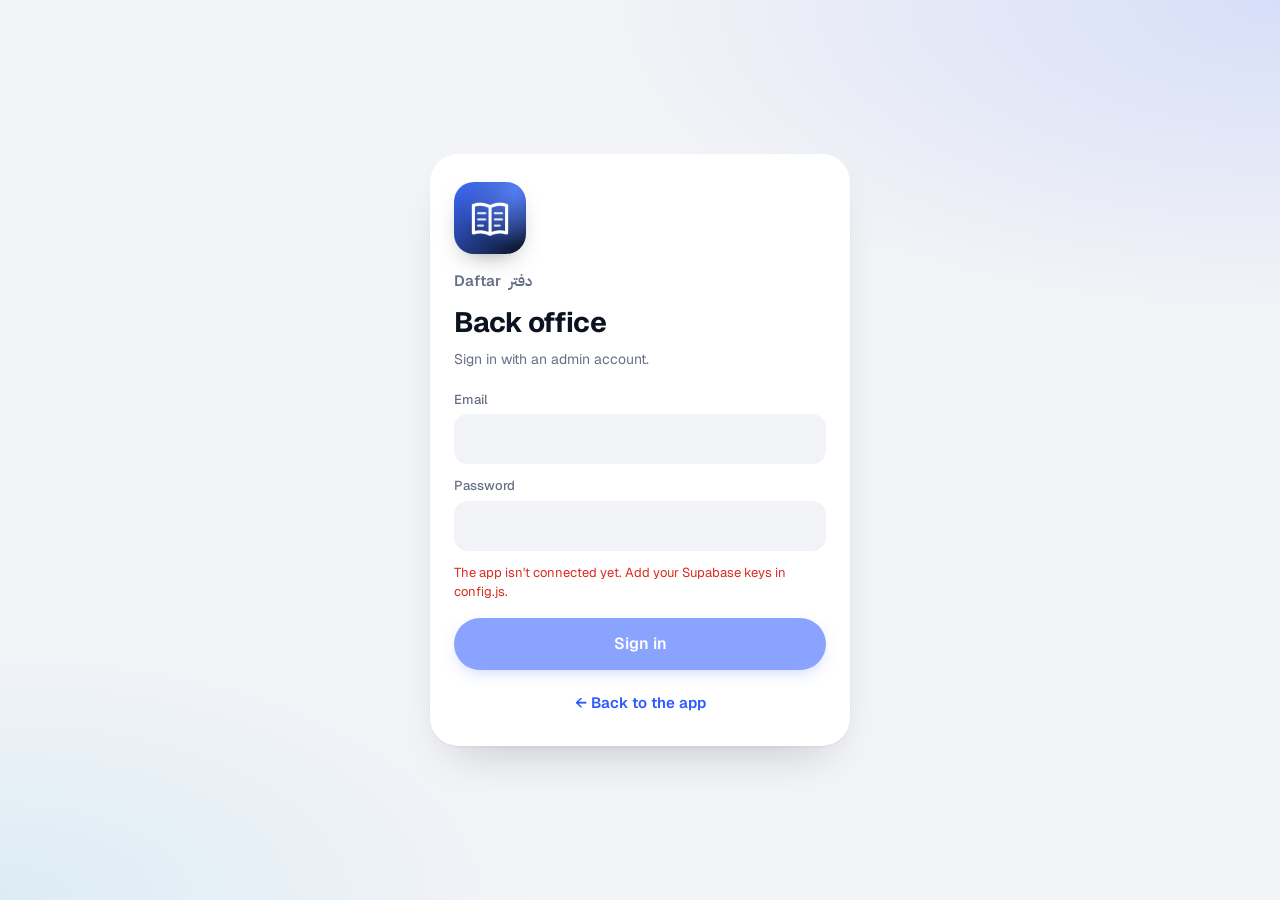
==== admin.html @ 895ecaa5 "Daftar: installable app with logins and admin back office Standalone version of the Daftar ledger: S" ====
<!doctype html>
<html lang="en" dir="ltr">
<head>
<meta charset="utf-8">
<meta name="viewport" content="width=device-width,initial-scale=1,viewport-fit=cover">
<title>Daftar Back Office</title>
<meta name="theme-color" content="#F3F4F7">
<meta name="robots" content="noindex">
<link rel="icon" href="icons/icon-192.png" type="image/png">
<link rel="apple-touch-icon" href="icons/apple-touch-icon.png">
<link rel="preconnect" href="https://fonts.googleapis.com">
<link rel="preconnect" href="https://fonts.gstatic.com" crossorigin>
<link rel="stylesheet" href="https://fonts.googleapis.com/css2?family=Geist:wght@400;500;600;700&family=IBM+Plex+Sans+Arabic:wght@400;500;600;700&display=swap">
<link rel="stylesheet" href="css/app.css">
<link rel="stylesheet" href="css/admin.css">
</head>
<body>

<!-- SIGN IN -->
<div class="auth" id="auth" hidden>
  <div class="auth-card">
    <img class="auth-logo" src="icons/icon-192.png" alt="" width="72" height="72">
    <h1 class="auth-brand">Daftar <span class="ar">دفتر</span></h1>
    <h2>Back office</h2>
    <p class="hint">Sign in with an admin account.</p>
    <form id="authForm" class="fields" novalidate>
      <div class="f full"><label for="aEmail">Email</label><input id="aEmail" type="email" autocomplete="email" dir="ltr"></div>
      <div class="f full"><label for="aPass">Password</label><input id="aPass" type="password" autocomplete="current-password" dir="ltr"></div>
      <div class="err" id="authErr" hidden></div>
      <button class="btn primary auth-go" type="submit" id="authGo">Sign in</button>
      <a class="btn ghost" href="index.html">← Back to the app</a>
    </form>
  </div>
</div>

<div id="app" hidden>
<header class="topbar">
  <div class="topbar-in">
    <div class="brand"><h1>Daftar</h1><span class="ar">Back office</span></div>
    <nav class="tabs" aria-label="Sections">
      <button class="tab" type="button" data-view="dash" aria-current="page">
        <svg viewBox="0 0 24 24" fill="none" stroke="currentColor" stroke-width="2" stroke-linecap="round" stroke-linejoin="round" aria-hidden="true"><rect x="3" y="3" width="7" height="9" rx="1.5"/><rect x="14" y="3" width="7" height="5" rx="1.5"/><rect x="14" y="12" width="7" height="9" rx="1.5"/><rect x="3" y="16" width="7" height="5" rx="1.5"/></svg><span>Dashboard</span></button>
      <button class="tab" type="button" data-view="users">
        <svg viewBox="0 0 24 24" fill="none" stroke="currentColor" stroke-width="2" stroke-linecap="round" stroke-linejoin="round" aria-hidden="true"><circle cx="9" cy="8" r="3.5"/><path d="M2.5 20c.8-3.6 3.3-5.5 6.5-5.5s5.7 1.9 6.5 5.5"/><path d="M16 4.8a3.5 3.5 0 0 1 0 6.4M18.5 14.8c1.6.8 2.6 2.5 3 5.2"/></svg><span>Users</span></button>
      <button class="tab" type="button" data-view="tx">
        <svg viewBox="0 0 24 24" fill="none" stroke="currentColor" stroke-width="2" stroke-linecap="round" stroke-linejoin="round" aria-hidden="true"><path d="M4 4h16v16H4z"/><path d="M4 9h16M4 14h16M10 4v16"/></svg><span>Transactions</span></button>
    </nav>
    <a class="btn small" href="index.html">Open app</a>
    <button class="me-btn" type="button" id="outBtn" title="Sign out" aria-label="Sign out">?</button>
  </div>
</header>

<main>
  <!-- DASHBOARD -->
  <section class="page" id="v-dash">
    <div class="page-h"><div><h2>Dashboard</h2><div class="sub" id="dashSub">Everyone using Daftar, at a glance.</div></div>
      <button class="btn" type="button" data-refresh>Refresh</button></div>
    <div class="rtiles" id="kpis"></div>
    <div class="ov-grid">
      <div class="card"><div class="card-h"><h3>This month by currency</h3><span class="hint" id="dashMonth"></span></div><div class="card-b" id="dashCur"></div></div>
      <div class="card"><div class="card-h"><h3>Newest users</h3><button class="btn ghost small" type="button" data-go="users">All users →</button></div><div class="card-b" id="dashUsers"></div></div>
    </div>
    <div class="card"><div class="card-h"><h3>Latest transactions</h3><button class="btn ghost small" type="button" data-go="tx">All transactions →</button></div>
      <div class="tbl-wrap" id="dashTx"></div></div>
  </section>

  <!-- USERS -->
  <section class="page" id="v-users" hidden>
    <div class="page-h"><div><h2>Users</h2><div class="sub">Every login, with what they've recorded.</div></div>
      <button class="btn primary" type="button" id="addUserBtn">+ Add user</button></div>
    <div class="card">
      <div class="filters">
        <div class="fl grow"><label for="uQ">Search</label><input type="search" id="uQ" placeholder="Name or email"></div>
        <div class="fl"><label for="uRole">Role</label><select id="uRole"><option value="">All</option><option value="user">Users</option><option value="admin">Admins</option></select></div>
        <div class="fl"><label for="uStatus">Status</label><select id="uStatus"><option value="">All</option><option value="active">Active</option><option value="disabled">Disabled</option></select></div>
      </div>
      <div class="tbl-wrap" id="usersOut"></div>
    </div>
  </section>

  <!-- TRANSACTIONS -->
  <section class="page" id="v-tx" hidden>
    <div class="page-h"><div><h2>Transactions</h2><div class="sub">All entries from all users. Tap a row to edit or delete it.</div></div>
      <button class="btn" type="button" id="txExport">Export CSV</button></div>
    <div class="card">
      <div class="filters">
        <div class="fl acct"><label for="tUser">User</label><select id="tUser"><option value="">All users</option></select></div>
        <div class="fl"><label for="tType">Type</label>
          <select id="tType"><option value="">All</option><option value="income">Income</option><option value="expense">Expense</option><option value="transfer">Transfer</option><option value="exchange">Exchange</option><option value="debt">Debt</option></select></div>
        <div class="fl"><label for="tFrom">From</label><input type="date" id="tFrom"></div>
        <div class="fl"><label for="tTo">To</label><input type="date" id="tTo"></div>
        <div class="fl grow"><label for="tQ">Search</label><input type="search" id="tQ" placeholder="Note or category"></div>
      </div>
      <div class="tbl-wrap" id="txOut"></div>
      <div class="pager"><span class="hint" id="txCount"></span><span class="actions"><button class="btn small" type="button" id="txPrev">← Newer</button><button class="btn small" type="button" id="txNext">Older →</button></span></div>
    </div>
  </section>
</main>

<div class="scrim" id="scrim" hidden></div>

<!-- USER SHEET -->
<aside class="sheet wide" id="userSheet" hidden role="dialog" aria-modal="true" aria-labelledby="uH">
  <div class="sheet-h"><h2 id="uH">User</h2><button class="xbtn" type="button" data-close aria-label="Close">×</button></div>
  <div class="sheet-b" id="userBody"></div>
</aside>

<!-- ADD USER SHEET -->
<aside class="sheet" id="addSheet" hidden role="dialog" aria-modal="true" aria-labelledby="addH">
  <div class="sheet-h"><h2 id="addH">Add user</h2><button class="xbtn" type="button" data-close aria-label="Close">×</button></div>
  <div class="sheet-b">
    <p class="hint" style="margin:0">Creates a login for someone else. Give them the email and password; they can change the password from the app after signing in.</p>
    <form id="addForm" class="fields" novalidate>
      <div class="f full"><label for="nName">Full name</label><input id="nName"></div>
      <div class="f full"><label for="nEmail">Email</label><input id="nEmail" type="email" dir="ltr" autocomplete="off"></div>
      <div class="f full"><label for="nPass">Temporary password</label><input id="nPass" dir="ltr" autocomplete="off"><span class="hint">At least 6 characters.</span></div>
      <div class="err" id="addErr" hidden></div>
      <div class="actions"><button class="btn primary" type="submit" id="addGo">Create user</button></div>
    </form>
  </div>
</aside>

<!-- TRANSACTION SHEET -->
<aside class="sheet" id="txSheet" hidden role="dialog" aria-modal="true" aria-labelledby="txH">
  <div class="sheet-h"><h2 id="txH">Edit transaction</h2><button class="xbtn" type="button" data-close aria-label="Close">×</button></div>
  <div class="sheet-b">
    <div class="me-card" id="txWho"></div>
    <form id="txForm" class="fields" novalidate>
      <div class="f full"><label for="eAmount">Amount</label><input id="eAmount" inputmode="decimal" dir="ltr"></div>
      <div class="f full" id="eToWrap"><label for="eToAmount">Amount received</label><input id="eToAmount" inputmode="decimal" dir="ltr"></div>
      <div class="f full"><label for="eDate">Date</label><input id="eDate" type="date"></div>
      <div class="f full" id="eCatWrap"><label for="eCat">Category</label><input id="eCat"></div>
      <div class="f full"><label for="eNote">Note</label><input id="eNote"></div>
      <div class="err" id="txErr" hidden></div>
      <div class="actions"><button class="btn primary" type="submit">Save changes</button><button class="btn danger" type="button" id="txDel">Delete</button></div>
      <p class="hint" id="txMeta" style="margin:0"></p>
    </form>
  </div>
</aside>
</div>

<div class="toast" id="toast" role="status" aria-live="polite"></div>

<script src="config.js"></script>
<script src="vendor/supabase.js"></script>
<script src="js/admin.js"></script>
</body>
</html>
---- css/app.css ----
:root{
  --bg:#FFFFFF; --surface:#FFFFFF; --sunk:#FFFFFF; --hover:#F7F7F7; --ink:#0A0A0A; --ink2:#2E2E2E; --muted:#737373; --line:#E2E2E2; --line2:#EFEFEF;
  --accent:#0A0A0A; --accent-ink:#FFFFFF; --accent-soft:#F1F1F1;
  --in:#15803D; --in-soft:#F1F1F1; --out:#C62828; --out-soft:#F1F1F1; --xfer:#0A0A0A; --xfer-soft:#F1F1F1;
  --shadow:none;
  --display:"Geist","IBM Plex Sans Arabic","Segoe UI",system-ui,sans-serif;
  --body:"Geist","IBM Plex Sans Arabic","Segoe UI",system-ui,sans-serif;
  --mono:"Geist Mono",ui-monospace,"SFMono-Regular",Menlo,monospace;
  --r:16px;
}
*{box-sizing:border-box}
:root{color-scheme:light}
/* keep the page white edge to edge: no dark host colour showing through when the page bounces or scrolls past its ends */
html{background:#FFFFFF;overscroll-behavior-y:none;min-height:100%}
body{overscroll-behavior-y:none;min-height:100vh;min-height:100dvh}
[hidden]{display:none!important}
body{background:var(--bg);color:var(--ink);font-family:var(--body);font-size:14px;line-height:1.45}
h1,h2,h3{font-family:var(--display);margin:0;text-wrap:balance;letter-spacing:-.025em;font-weight:600}
button,input,select{font:inherit;color:inherit}
button{cursor:pointer;-webkit-tap-highlight-color:transparent;touch-action:manipulation}
.btn,.tab,.chip,.seg button,.ranges button,.fab,.arow,.acc-card{transition:transform .08s ease,background-color .12s ease}
.btn:active,.chip:active,.seg button:active,.ranges button:active,.fab:active,.acc-add:active{transform:scale(.97)}
.rrow:active,.arow:active,table.gl tbody tr.tx:active td{background:var(--hover)}
:focus-visible{outline:2px solid var(--accent);outline-offset:2px}
.num{font-family:var(--mono);font-variant-numeric:tabular-nums}
.money{white-space:nowrap}
small.cur{font-family:var(--mono);font-size:.7em;color:var(--muted);margin-inline-start:4px;letter-spacing:.04em;font-weight:400}
.pos{color:var(--in)} .neg{color:var(--out)}
.lbl{font-size:11px;text-transform:uppercase;letter-spacing:.08em;color:var(--muted);font-weight:600}
.hint{font-size:12px;color:var(--muted)}
.err{font-size:13px;color:var(--out)}

/* ---------- top bar ---------- */
.topbar{position:sticky;top:env(safe-area-inset-top,0px);z-index:20;background:var(--bg);border-bottom:1px solid var(--line)}
.topbar-in{max-width:1240px;margin:0 auto;padding-inline:20px;height:62px;display:flex;align-items:center;gap:24px}
.brand{display:flex;align-items:baseline;gap:8px;flex:none}
.brand h1{font-size:22px}
.brand .ar{font-family:var(--display);color:var(--muted);font-size:17px}
.tabs{display:flex;gap:4px;flex:1}
.tab{border:0;background:transparent;padding:8px 14px;border-radius:9px;font-weight:600;color:var(--muted);display:flex;align-items:center;gap:8px}
.tab svg{width:18px;height:18px}
.tab:hover{color:var(--ink);background:var(--sunk)}
.tab[aria-current="page"]{color:var(--accent-ink);background:var(--accent)}
.btn{border:1px solid var(--line);background:var(--surface);border-radius:9px;padding:8px 14px;font-weight:600;display:inline-flex;align-items:center;gap:6px;white-space:nowrap}
.btn:hover{background:var(--hover)}
.btn.primary{background:var(--accent);border-color:var(--accent);color:var(--accent-ink)}
.btn.primary:hover{filter:brightness(1.08);background:var(--accent)}
.btn.small{padding:6px 11px;font-size:13px}
.btn.ghost{border-color:transparent;background:transparent;color:var(--accent)}
.btn.ghost:hover{background:var(--accent-soft)}
.btn.danger{color:var(--out)}
.btn.danger.confirm{background:var(--out);border-color:var(--out);color:#fff}
.btn:disabled{opacity:.55;cursor:default}

/* ---------- page ---------- */
.page{max-width:1240px;margin:0 auto;padding-inline:20px;padding-block:24px 96px;display:flex;flex-direction:column;gap:20px}
.page-h{display:flex;align-items:flex-end;justify-content:space-between;gap:12px;flex-wrap:wrap}
.page-h h2{font-size:26px}
.page-h .sub{color:var(--muted);margin-top:2px}
.card{background:var(--surface);border:1px solid var(--line);border-radius:var(--r);box-shadow:var(--shadow);min-width:0}
.card-h{display:flex;align-items:center;justify-content:space-between;gap:10px;padding:16px 18px 0;flex-wrap:wrap}
.card-h h3{font-size:16px}
.card-b{padding:14px 18px 18px}
.banner{background:var(--sunk);border:1px solid var(--line);border-radius:10px;padding:10px 14px;font-size:13px}

/* overview */
.bal-grid{display:grid;grid-template-columns:repeat(auto-fit,minmax(220px,1fr));gap:14px}
.bal{padding:18px 20px;display:flex;flex-direction:column;gap:6px}
.bal .big{font-size:32px;font-weight:500;letter-spacing:-.03em;line-height:1.1}
.bal .meta{font-size:12px;color:var(--muted)}
.ov-grid{display:grid;grid-template-columns:1.1fr 1fr;gap:20px;align-items:start}
.monthnav{display:inline-flex;align-items:center;gap:2px;background:var(--surface);border:1px solid var(--line);border-radius:999px;padding:3px}
.monthnav button{border:0;background:transparent;width:30px;height:30px;border-radius:50%;font-size:16px;color:var(--muted)}
.monthnav button:hover{background:var(--sunk);color:var(--ink)}
.monthnav .label{min-width:124px;text-align:center;font-weight:600;font-size:13px}
.mstats{width:100%;border-collapse:collapse}
.mstats th{text-align:end;font-size:11px;text-transform:uppercase;letter-spacing:.08em;color:var(--muted);font-weight:600;padding:0 0 8px}
.mstats th:first-child,.mstats td:first-child{text-align:start}
.mstats td{padding:10px 0;border-top:1px solid var(--line2);text-align:end;font-size:15px}
.mstats td:first-child{font-weight:600;font-family:var(--mono);font-size:13px;color:var(--ink2)}
.alist{display:flex;flex-direction:column}
.arow{display:grid;grid-template-columns:auto 1fr auto;gap:12px;align-items:center;padding:11px 8px;border:0;border-top:1px solid var(--line2);background:none;text-align:start;width:100%;border-radius:0}
.arow:first-child{border-top:0}
.arow:hover{background:var(--hover)}
.arow .nm{font-weight:600}
.arow .kd{font-size:12px;color:var(--muted)}
.arow .v{font-size:15px;text-align:end}
.ico{width:34px;height:34px;border-radius:10px;display:grid;place-items:center;flex:none}
.ico svg{width:18px;height:18px}
.ico{background:var(--sunk);color:var(--ink);border:1px solid var(--line)}
.bd{display:flex;flex-direction:column;gap:10px}
.bd-cur{font-size:12px;color:var(--muted);font-weight:600;letter-spacing:.06em;margin-top:4px}
.bar{display:grid;grid-template-columns:minmax(90px,140px) 1fr auto;gap:12px;align-items:center;font-size:13px}
.bar .track{height:8px;background:#EFEFEF;border-radius:4px;overflow:hidden}
.bar .fill{display:block;height:100%;background:var(--ink);border-radius:4px}
.bar .v{min-width:92px;text-align:end}
.recent{display:flex;flex-direction:column}
.rrow{display:grid;grid-template-columns:auto 1fr auto;gap:12px;align-items:center;padding:10px 8px;border-top:1px solid var(--line2);cursor:pointer}
.rrow:first-child{border-top:0}
.rrow:hover{background:var(--hover)}
.rrow .t{font-weight:600}
.rrow .s{font-size:12px;color:var(--muted)}
.rrow .amt{text-align:end;font-size:14px;white-space:nowrap}
.two{display:flex;flex-direction:column;align-items:flex-end;gap:1px}
.vt{display:inline-block;font-size:11px;font-weight:600;padding:2px 8px;border-radius:999px;white-space:nowrap}
.vt{border:1px solid var(--line);background:var(--surface);color:var(--ink2)}
.vt.income::before,.vt.expense::before{content:"";display:inline-block;width:6px;height:6px;border-radius:50%;margin-inline-end:6px;vertical-align:1px}
.vt.income::before{background:var(--in)} .vt.expense::before{background:var(--out)}
.vt.open{border-style:dashed;color:var(--muted)}
.empty{padding:28px 8px;text-align:center;color:var(--muted)}

/* ---------- ledger ---------- */
.filters{display:flex;flex-wrap:wrap;gap:10px;align-items:flex-end;padding:16px 18px}
.fl{display:flex;flex-direction:column;gap:4px}
.fl label{font-size:12px;color:var(--muted);font-weight:500}
.fl select,.fl input{background:var(--sunk);border:1px solid var(--line);border-radius:8px;padding:7px 10px;min-height:38px}
.fl.grow{flex:1;min-width:180px}
.fl.acct select{min-width:220px;font-weight:600}
.ranges{display:flex;gap:4px;flex-wrap:wrap}
.ranges button{border:1px solid var(--line);background:var(--surface);border-radius:999px;padding:5px 12px;font-size:12px;font-weight:600;color:var(--muted)}
.ranges button[aria-pressed="true"]{background:var(--ink);border-color:var(--ink);color:var(--bg)}
.ledger-sec{display:flex;flex-direction:column}
.lh{display:flex;align-items:center;gap:14px;padding:18px 18px 14px;border-top:1px solid var(--line);flex-wrap:wrap}
.lh:first-child{border-top:0}
.lh .ttl{flex:1;min-width:180px}
.lh .ttl h3{font-size:18px}
.lh .ttl .kd{color:var(--muted);font-size:12px}
.lsum{display:grid;grid-template-columns:repeat(4,minmax(0,1fr));border-top:1px solid var(--line2);border-bottom:1px solid var(--line2);background:var(--sunk)}
.lsum > div{padding:12px 18px;display:flex;flex-direction:column;gap:3px;border-inline-start:1px solid var(--line2)}
.lsum > div:first-child{border-inline-start:0}
.lsum .v{font-size:17px;font-weight:500}
.tbl-wrap{overflow-x:auto}
table.gl{width:100%;border-collapse:collapse;min-width:820px;font-size:14px}
table.gl th{position:sticky;top:0;background:var(--surface);text-align:start;font-size:11px;text-transform:uppercase;letter-spacing:.07em;color:var(--muted);font-weight:600;padding:12px 14px;border-bottom:1px solid var(--line);white-space:nowrap}
table.gl td{padding:12px 14px;border-bottom:1px solid var(--line2);vertical-align:top}
table.gl th.n,table.gl td.n{text-align:end;white-space:nowrap}
table.gl td.n{font-family:var(--mono);font-variant-numeric:tabular-nums}
table.gl tbody tr.tx{cursor:pointer}
table.gl tbody tr.tx:hover td{background:var(--hover)}
table.gl tr.edge td{background:#F7F7F7;font-weight:600;color:var(--ink2)}
table.gl tr.total td{border-top:1px solid var(--line);font-weight:600}
table.gl td.date{white-space:nowrap;color:var(--ink2)}
table.gl td.rem{color:var(--muted);max-width:320px;overflow-wrap:anywhere}
table.gl td.against{font-weight:500}
table.gl td.dr{color:var(--in)} table.gl td.cr{color:var(--out)}
table.gl td.bal{font-weight:600}
table.gl td .sub{display:block;font-size:12px;color:var(--muted);font-family:var(--body);font-weight:400}

/* accounts page */
.acc-grid{display:grid;grid-template-columns:repeat(auto-fill,minmax(250px,1fr));gap:14px}
.acc-card{padding:16px 18px;display:flex;flex-direction:column;gap:14px;text-align:start;border:1px solid var(--line);background:var(--surface);border-radius:var(--r);box-shadow:var(--shadow)}
.acc-card .top{display:flex;gap:12px;align-items:center}
.acc-card .nm{font-weight:600;font-size:15px}
.acc-card .kd{font-size:12px;color:var(--muted)}
.acc-card .big{font-size:22px;font-weight:500}
.acc-card .ops{display:flex;gap:6px;margin-top:auto}
.acc-add{border:1.5px dashed var(--line);background:transparent;border-radius:var(--r);display:grid;place-items:center;min-height:150px;color:var(--accent);font-weight:600;gap:6px;box-shadow:none}
.acc-add:hover{background:var(--accent-soft);border-color:var(--accent)}
.cur-h{display:flex;align-items:baseline;gap:10px;margin-top:6px}
.cur-h h3{font-size:15px}

/* ---------- sheets ---------- */
.scrim{position:fixed;inset:0;background:rgba(0,0,0,.32);z-index:40;opacity:0;transition:opacity .2s ease}
.scrim.in{opacity:1}
.scrim.drag,.sheet.drag{transition:none!important}
.sheet{position:fixed;z-index:41;top:0;inset-inline-end:0;bottom:0;width:min(440px,100%);background:var(--surface);border-inline-start:1px solid var(--line);box-shadow:-10px 0 40px rgba(0,0,0,.14);display:flex;flex-direction:column;padding-top:env(safe-area-inset-top,0px);transform:translateX(100%);transition:transform .22s cubic-bezier(.2,.8,.2,1);will-change:transform}
[dir="rtl"] .sheet{transform:translateX(-100%);box-shadow:10px 0 40px rgba(0,0,0,.14)}
.sheet.in{transform:none}
.grab{display:none}
[dir="rtl"] .monthnav button{transform:scaleX(-1)}
.lang{gap:6px;padding:7px 11px;font-size:13px}
.lang svg{width:16px;height:16px}
.stack{display:flex;flex-direction:column;gap:20px;min-width:0}
[dir="rtl"] .lbl,[dir="rtl"] table.gl th,[dir="rtl"] .side-h{letter-spacing:0}
[dir="rtl"] body{font-size:15px}
.sheet-h{display:flex;align-items:center;justify-content:space-between;padding:18px 20px;border-bottom:1px solid var(--line2)}
.sheet-h h2{font-size:19px}
.xbtn{border:0;background:var(--sunk);width:34px;height:34px;border-radius:50%;font-size:18px;color:var(--muted)}
.xbtn:hover{color:var(--ink)}
.sheet-b{overscroll-behavior:contain;-webkit-overflow-scrolling:touch;padding:18px 20px calc(24px + env(safe-area-inset-bottom,0px));overflow-y:auto;display:flex;flex-direction:column;gap:16px;flex:1}
.seg{display:grid;grid-template-columns:repeat(5,1fr);background:var(--surface);border:1px solid var(--line);border-radius:10px;padding:3px;gap:3px}
.seg button{border:0;background:transparent;border-radius:8px;padding:8px 0;font-weight:600;font-size:13px;color:var(--muted)}
.seg button[aria-pressed="true"]{background:var(--ink);color:var(--bg)!important;box-shadow:none}
.seg button[aria-pressed="true"]{color:var(--ink)}
.fields{display:grid;grid-template-columns:1fr 1fr;gap:12px}
.f{display:flex;flex-direction:column;gap:5px;min-width:0}
.f.full{grid-column:1/-1}
.f label{font-size:12px;color:var(--muted);font-weight:500}
.f input,.f select{width:100%;background:var(--sunk);border:1px solid var(--line);border-radius:9px;padding:9px 11px;min-height:42px}
.f input:focus,.f select:focus{border-color:var(--ink);outline:none;box-shadow:0 0 0 1px var(--ink)}
.amount-in{font-family:var(--mono);font-size:22px!important;font-weight:500}
.fields.ex > *{order:20}
.fields.ex #payH{order:1} .fields.ex #accWrap{order:2} .fields.ex #amtWrap{order:3;grid-column:auto}
.fields.ex #recvH{order:4} .fields.ex #toWrap{order:5} .fields.ex #toAmtWrap{order:6;grid-column:auto}
.fields.ex #rateWrap{order:7}
.side-h{grid-column:1/-1;font-size:11px;text-transform:uppercase;letter-spacing:.08em;font-weight:700}
.side-h.pay{color:var(--ink)}
.side-h.recv{color:var(--ink);border-top:1px dashed var(--line);padding-top:12px;margin-top:2px}
.actions{display:flex;gap:8px;flex-wrap:wrap;align-items:center}
.presets{display:flex;flex-direction:column;gap:8px}
.chips{display:flex;flex-wrap:wrap;gap:6px}
.chip{border:1px solid var(--line);background:var(--surface);border-radius:999px;padding:6px 12px;font-size:13px;font-weight:500}
.chip:hover{border-color:var(--accent);color:var(--accent)}
.chip[aria-pressed="true"]{background:var(--accent-soft);border-color:var(--accent);color:var(--accent)}

.dirs{display:grid;grid-template-columns:1fr 1fr;gap:6px}
.dirs button{border:1px solid var(--line);background:var(--surface);border-radius:9px;padding:10px 8px;font-weight:600;font-size:13px;color:var(--ink2)}
.dirs button[aria-pressed="true"]{background:var(--ink);border-color:var(--ink);color:var(--bg)}
.avatar{font-weight:700;font-size:14px;font-family:var(--body)}
.pstat{display:flex;flex-direction:column;align-items:flex-end;gap:2px;font-size:13px;text-align:end}
.pstat .lab{font-size:11px;color:var(--muted);font-weight:500}
.debt-sum{display:grid;grid-template-columns:1fr 1fr;gap:14px}
.debt-sum > div{display:flex;flex-direction:column;gap:4px}
.debt-sum .v{font-size:18px;font-weight:500}
.bal .big.muted{color:var(--muted)}
.lh .actions{flex-wrap:wrap}
#pplOut{display:flex;flex-direction:column;gap:20px}
#v-accounts > #gsCard{margin-top:6px}
.gsb{display:flex;flex-direction:column;gap:12px}
a.btn{text-decoration:none;color:var(--ink)}
.gsauto{display:flex;align-items:center;gap:8px;font-size:13px;cursor:pointer}
.gsdot{display:inline-block;width:8px;height:8px;border-radius:50%;background:#C8C8C8;margin-inline-end:8px;vertical-align:2px}
.gsdot.ok{background:var(--in)} .gsdot.busy{background:#B45309} .gsdot.bad{background:var(--out)}
.fields.debt > *{order:20}
.fields.debt #dirWrap{order:1} .fields.debt #personWrap{order:2} .fields.debt #amtWrap{order:3;grid-column:auto} .fields.debt #curWrap{order:4}
.fields.debt #accWrap{order:5;grid-column:1/-1}
.modes{display:inline-grid;grid-auto-flow:column;gap:3px;border:1px solid var(--line);border-radius:10px;padding:3px;background:var(--surface)}
.modes button{border:0;background:transparent;border-radius:8px;padding:7px 14px;font-weight:600;font-size:13px;color:var(--muted)}
.modes button[aria-pressed="true"]{background:var(--ink);color:var(--bg)}
.chat{display:flex;flex-direction:column;overflow:hidden}
.msgs{display:flex;flex-direction:column;gap:12px;padding:18px;min-height:280px;max-height:min(62vh,640px);overflow-y:auto;overscroll-behavior:contain}
.msg{max-width:min(86%,680px);padding:10px 14px;line-height:1.55;overflow-wrap:anywhere}
.msg.user{align-self:flex-end;background:var(--ink);color:var(--bg);border-radius:16px 16px 4px 16px}
.msg.ai{align-self:flex-start;border:1px solid var(--line);border-radius:16px 16px 16px 4px;background:var(--surface)}
[dir="rtl"] .msg.user{border-radius:16px 16px 16px 4px} [dir="rtl"] .msg.ai{border-radius:16px 16px 4px 16px}
.msg.ai ul,.msg.ai ol{margin:6px 0;padding-inline-start:20px}
.msg.ai p{margin:0 0 6px} .msg.ai p:last-child{margin:0}
.msg .status{color:var(--muted);font-size:13px;display:flex;align-items:center;gap:8px}
.dots{display:inline-flex;gap:3px}.dots i{width:5px;height:5px;border-radius:50%;background:var(--muted);animation:blink 1.2s infinite}
.dots i:nth-child(2){animation-delay:.2s}.dots i:nth-child(3){animation-delay:.4s}
@keyframes blink{0%,80%,100%{opacity:.25}40%{opacity:1}}
@media (prefers-reduced-motion:reduce){.dots i{animation:none}}
.msg.err{border-color:var(--out);color:var(--out)}
.hello{color:var(--muted);text-align:center;margin:auto;max-width:420px;padding:20px}
.hello b{display:block;color:var(--ink);font-size:17px;margin-bottom:6px}
.sugg{display:flex;flex-wrap:wrap;gap:6px;padding:0 18px 12px}
.sugg button{border:1px solid var(--line);background:var(--surface);border-radius:999px;padding:6px 12px;font-size:13px}
.sugg button:hover{border-color:var(--ink)}
.composer{display:flex;gap:8px;padding:12px;border-top:1px solid var(--line);align-items:flex-end}
.composer textarea{flex:1;resize:none;border:1px solid var(--line);border-radius:12px;padding:10px 12px;min-height:44px;max-height:160px;background:var(--surface);line-height:1.4}
.composer textarea:focus{outline:none;border-color:var(--ink);box-shadow:0 0 0 1px var(--ink)}
.chat-foot{display:flex;align-items:center;gap:10px;flex-wrap:wrap;padding:0 12px 12px}
.lbl-sp{font-size:12px}
.mstatus{margin:0 18px 16px;padding:10px 14px;border:1px solid var(--line);border-radius:10px;font-size:13px;display:flex;gap:10px;align-items:center}
.mstatus.err{border-color:var(--out);color:var(--out)}
.rtiles{display:grid;grid-template-columns:repeat(4,minmax(0,1fr));gap:12px}
.rtile{padding:14px 16px;display:flex;flex-direction:column;gap:4px}
.rtile .n{font-size:26px;font-weight:600;font-family:var(--mono)}
.rtile.good .n{color:var(--in)} .rtile.warn .n{color:#B45309} .rtile.bad .n{color:var(--out)}
.ok{color:var(--in);font-weight:700;margin-inline-start:6px}
.chk{width:18px;height:18px;accent-color:var(--ink)}
.balcheck{padding:12px 18px;border-top:1px solid var(--line2);display:flex;gap:18px;flex-wrap:wrap;font-size:13px}
.hrow{display:grid;grid-template-columns:1fr auto;gap:10px;align-items:center;padding:10px 4px;border-top:1px solid var(--line2)}
.hrow:first-child{border-top:0}
@media (max-width:720px){ .rtiles{grid-template-columns:1fr 1fr} .msgs{max-height:58vh} .modes{width:100%;grid-auto-columns:1fr} }
.fab{display:none}
.toast{position:fixed;left:50%;bottom:calc(24px + env(safe-area-inset-bottom,0px));transform:translateX(-50%);background:var(--ink);color:var(--bg);padding:9px 16px;border-radius:999px;font-weight:500;font-size:13px;opacity:0;pointer-events:none;transition:opacity .2s;z-index:60}
.toast.on{opacity:1}
@media (prefers-reduced-motion:reduce){.toast,.sheet,.scrim{transition:none}}

@media (max-width:900px){
  .ov-grid{grid-template-columns:1fr}
  .lsum{grid-template-columns:1fr 1fr}
  .lsum > div:nth-child(3){border-inline-start:0}
  .lsum > div:nth-child(n+3){border-top:1px solid var(--line2)}
}
@media (max-width:720px){
  .topbar{backdrop-filter:none;-webkit-backdrop-filter:none;background:var(--bg)}
  .topbar-in{padding-inline:16px;height:56px}
  .mstats small.cur{display:none}
  .mstats td{font-size:13px}
  .mstats th:first-child,.mstats td:first-child{width:52px}
  .page{padding-inline:16px;padding-block:18px 120px}
  .tabs{position:fixed;left:0;right:0;bottom:0;z-index:30;background:var(--surface);border-top:1px solid var(--line);padding:6px 10px calc(6px + env(safe-area-inset-bottom,0px));justify-content:space-around}
  .tab{flex-direction:column;gap:2px;font-size:11px;padding:6px 10px;flex:1}
  .tab[aria-current="page"]{background:transparent;color:var(--ink)}
  .tab{color:var(--muted)}
  #newTop{display:none}
  .topbar-in{justify-content:space-between}
  .lang{margin-inline-start:auto}
  .fab{display:grid;place-items:center;position:fixed;inset-inline-end:16px;bottom:calc(78px + env(safe-area-inset-bottom,0px));z-index:31;width:56px;height:56px;border-radius:18px;border:0;background:var(--accent);color:var(--accent-ink);font-size:28px;box-shadow:0 6px 20px rgba(0,0,0,.2)}
  .sheet,[dir="rtl"] .sheet{top:auto;width:100%;max-height:92%;border-inline-start:0;border-top:1px solid var(--line);border-radius:20px 20px 0 0;transform:translateY(100%);padding-top:0}
  .sheet.in{transform:none}
  .sheet .actions .btn{flex:1;justify-content:center;padding:13px 14px;font-size:15px}
  .grab{display:block;padding:10px 0 2px;touch-action:none}
  .grab::before{content:"";display:block;width:40px;height:5px;border-radius:3px;background:#D4D4D4;margin:0 auto}
  .sheet-h{padding-top:8px;touch-action:none}
  .page-h h2{font-size:22px}
  .toast{bottom:calc(84px + env(safe-area-inset-bottom,0px))}
  .seg button{font-size:12px;padding:8px 2px}
  .tab{padding:6px 4px}
  .bal .big{font-size:24px}
}
@media (max-width:440px){
  .fields{grid-template-columns:1fr}
  .fields.ex #amtWrap,.fields.ex #toAmtWrap{grid-column:1/-1}
  .seg button{font-size:11.5px;padding:8px 2px}
}

/* ===== Design pass =====
   Look: black-and-white, pill controls, soft grey fills (Uber DESIGN.md from VoltAgent/awesome-design-md).
   Rules: Vercel Web Interface Guidelines (16px inputs, explicit transitions, reduced motion, focus rings).
   Motion: tasteskill hover layer (buttons step and press, linked cards lift 2px). */
:root{
  --bg:#FFFFFF; --surface:#FFFFFF; --soft:#F3F3F3; --soft2:#EAEAEA; --pressed:#E2E2E2;
  --ink:#000000; --ink2:#1F1F1F; --muted:#5E5E5E; --line:#E9E9E9; --line2:#F2F2F2; --hover:#F6F6F6;
  --accent:#000000; --accent-ink:#FFFFFF; --accent-soft:#F3F3F3; --sunk:#F3F3F3; --r:20px; --pill:999px;
}
body{font-size:15px;line-height:1.5;-webkit-font-smoothing:antialiased;text-rendering:optimizeLegibility}
h1,h2,h3{font-weight:700;letter-spacing:-.02em}
.brand h1{font-size:23px;letter-spacing:-.03em}
.page{gap:24px}
.page-h h2{font-size:34px;line-height:1.1;letter-spacing:-.035em}
.page-h .sub{margin-top:6px;font-size:15px}
.card{border-radius:var(--r);border-color:var(--line)}
.card-h{padding:20px 22px 0} .card-h h3{font-size:17px}
.card-b{padding:16px 22px 22px}
.banner{background:var(--soft);border:0;border-radius:14px;padding:12px 16px}

/* buttons: one pill family */
.btn{border:0;border-radius:var(--pill);background:var(--soft);color:var(--ink);min-height:42px;padding:10px 18px;font-weight:600;
  transition:transform .14s cubic-bezier(.2,.8,.2,1),background-color .14s ease,box-shadow .14s ease}
.btn:hover{background:var(--soft2);transform:translateY(-1px)}
.btn:active{transform:translateY(0) scale(.97);background:var(--pressed)}
.btn.primary{background:#000;color:#fff}
.btn.primary:hover{background:#282828;filter:none;box-shadow:0 6px 16px rgba(0,0,0,.14)}
.btn.primary:active{background:#000}
.btn.ghost{background:transparent;color:#000;padding-inline:12px}
.btn.ghost:hover{background:var(--soft)}
.btn.small{min-height:36px;padding:7px 14px;font-size:13px}
.btn.danger{background:#FCEDEC;color:var(--out)}
.btn.danger.confirm{background:var(--out);color:#fff}
.btn:disabled{transform:none;box-shadow:none}
a.btn{color:#000}
.xbtn{background:var(--soft);color:#000;width:36px;height:36px;transition:background-color .14s ease,transform .14s ease}
.xbtn:hover{background:var(--soft2)} .xbtn:active{transform:scale(.94)}

/* navigation */
.topbar{border-bottom-color:var(--line2)}
.tab{border-radius:var(--pill);padding:9px 16px;color:var(--muted)}
.tab:hover{background:var(--soft);color:#000}
.tab[aria-current="page"]{background:#000;color:#fff}

/* fields: soft grey fill, no border until focus; 16px text so phones don't zoom */
.f input,.f select,.fl select,.fl input,.composer textarea{
  background-color:var(--soft);color:var(--ink);border:1.5px solid transparent;border-radius:14px;min-height:50px;padding:12px 14px;font-size:16px;
  transition:background-color .14s ease,border-color .14s ease}
.fl select,.fl input{min-height:44px;padding:9px 12px;font-size:15px}
.f input:hover,.f select:hover,.fl select:hover,.fl input:hover{background-color:var(--soft2)}
.f input:focus,.f select:focus,.fl select:focus,.fl input:focus,.composer textarea:focus{background-color:#fff;border-color:#000;box-shadow:none;outline:none}
.f label,.fl label{font-size:13px;color:var(--muted);font-weight:500}
.amount-in{font-size:30px!important;font-weight:600;letter-spacing:-.02em;min-height:64px!important}
.fields{gap:14px}

/* segmented controls, chips, ranges: pills on a grey track */
.seg,.modes{background:var(--soft);border:0;border-radius:var(--pill);padding:4px;gap:2px}
.seg button,.modes button{border-radius:var(--pill);padding:10px 0;color:var(--muted);transition:background-color .16s ease,color .16s ease}
.modes button{padding:9px 16px}
.seg button:hover,.modes button:hover{color:#000}
.seg button[aria-pressed="true"],.modes button[aria-pressed="true"]{background:#000;color:#fff!important}
.dirs{gap:8px}
.dirs button{border:0;background:var(--soft);border-radius:14px;padding:13px 10px;color:#000;transition:background-color .14s ease,transform .14s ease}
.dirs button:hover{background:var(--soft2)} .dirs button:active{transform:scale(.98)}
.dirs button[aria-pressed="true"]{background:#000;color:#fff}
.chip,.sugg button,.ranges button{border:0;background:var(--soft);color:#000;border-radius:var(--pill);padding:8px 14px;font-weight:500;transition:background-color .14s ease,transform .14s ease}
.chip:hover,.sugg button:hover,.ranges button:hover{background:var(--soft2);border-color:transparent;color:#000}
.chip:active,.sugg button:active,.ranges button:active{transform:scale(.97)}
.chip[aria-pressed="true"],.ranges button[aria-pressed="true"]{background:#000;color:#fff}
.monthnav{border:0;background:var(--soft);padding:4px}
.monthnav button{color:#000;transition:background-color .14s ease}
.monthnav button:hover{background:#fff}

/* numbers */
.bal{padding:22px 24px;gap:8px}
.bal .big{font-size:40px;font-weight:600;letter-spacing:-.04em;line-height:1.05}
.bal .lbl{color:var(--muted)}
.lsum{background:var(--soft);border:0}
.lsum > div{border-inline-start-color:#fff}
.lsum .v{font-size:19px;font-weight:600}
.debt-sum .v{font-size:20px;font-weight:600}
.rtile .n{font-size:30px}
small.cur{color:var(--muted)}

/* lists: rows become soft pills on hover instead of ruled lines */
.alist,.recent{gap:2px}
.arow,.rrow{border-top:0;border-radius:14px;padding:12px 10px;transition:background-color .14s ease}
.arow:hover,.rrow:hover{background:var(--soft)}
.ico{border:0;background:var(--soft);border-radius:12px;width:42px;height:42px}
.arow:hover .ico,.rrow:hover .ico{background:#fff}
.vt{border:0;background:var(--soft);color:#000;padding:4px 10px;font-size:11.5px}
.vt.open{border:1px dashed var(--mute2,#AFAFAF);background:transparent}
.bar .track{height:10px;background:var(--soft);border-radius:var(--pill)}
.bar .fill{border-radius:var(--pill)}

/* account cards lift (linked card) */
.acc-card{border-radius:var(--r);border-color:var(--line);padding:20px;transition:transform .16s cubic-bezier(.2,.8,.2,1),box-shadow .16s ease,border-color .16s ease}
.acc-card:hover{transform:translateY(-2px);box-shadow:0 10px 28px rgba(0,0,0,.07);border-color:transparent}
.acc-card .big{font-size:26px;font-weight:600;letter-spacing:-.03em}
.acc-add{border:1.5px dashed #D0D0D0;border-radius:var(--r);transition:background-color .14s ease,border-color .14s ease}
.acc-add:hover{background:var(--soft);border-color:#000}

/* ledger table */
table.gl th{letter-spacing:.06em;color:var(--muted)}
table.gl tr.edge td{background:var(--soft)}
table.gl tbody tr.tx td{transition:background-color .12s ease}

/* sheets */
.sheet-h{padding:20px 22px}
.sheet-h h2{font-size:22px}
.sheet-b{padding-inline:22px}
.scrim{background:rgba(0,0,0,.4)}

/* chat */
.msg.ai{border:0;background:var(--soft)}
.composer{border-top-color:var(--line2)}
.composer textarea{min-height:48px}
.toast{padding:11px 18px;font-size:14px;box-shadow:0 8px 24px rgba(0,0,0,.18)}
.lang{background:var(--soft)}

@media (max-width:720px){
  .page{gap:20px}
  .page-h h2{font-size:28px}
  .bal .big{font-size:32px}
  .tabs{border-top-color:var(--line2);padding-top:8px}
  .tab{border-radius:12px;background:transparent!important;color:var(--muted);gap:4px;font-weight:600}
  .tabs{padding-inline:4px}
  .tab{flex:1 1 0;min-width:0;padding:4px 2px!important;font-size:11px}
  .tab span{max-width:100%;overflow:hidden;text-overflow:ellipsis;white-space:nowrap}
  .tab svg{box-sizing:content-box;padding:4px 12px;border-radius:var(--pill);transition:background-color .16s ease,color .16s ease}
  .tab[aria-current="page"]{color:#000}
  .tab[aria-current="page"] svg{background:#000;color:#fff}
  .fab{border-radius:50%;width:60px;height:60px;background:#000;box-shadow:0 10px 24px rgba(0,0,0,.24);transition:transform .14s ease}
  .fab:active{transform:scale(.94)}
  .sheet,[dir="rtl"] .sheet{border-radius:28px 28px 0 0;border-top:0}
  .sheet .actions .btn{min-height:52px;font-size:16px}
  .card-h{padding:18px 18px 0} .card-b{padding:14px 18px 18px}
}
@media (prefers-reduced-motion:reduce){
  .btn,.acc-card,.chip,.dirs button,.seg button,.fab,.xbtn{transition:none}
  .btn:hover,.btn:active,.acc-card:hover,.chip:active,.fab:active{transform:none}
}

/* ===== v2: premium layer ===== */
:root{--display:"Geist","IBM Plex Sans Arabic",-apple-system,"SF Pro Display",system-ui,sans-serif}
.num{font-family:var(--body);font-variant-numeric:tabular-nums;font-feature-settings:"tnum" 1,"ss01" 1;letter-spacing:-.01em}
small.cur{font-family:var(--body);font-weight:500;font-size:.62em;letter-spacing:.02em;margin-inline-start:5px}
table.gl td.n{font-family:var(--body);font-weight:500}
.hello-date{font-size:13px;font-weight:500;color:var(--muted);text-transform:none;margin:0 0 4px}
#v-overview .page-h h2{font-size:38px}

/* hero balance card */
.hero{position:relative;overflow:hidden;background:#0B0B0C;color:#fff;border-radius:32px;padding:28px 28px 24px;display:flex;flex-direction:column;gap:10px;isolation:isolate;
  box-shadow:0 30px 60px -30px rgba(0,0,0,.45)}
.hero::before{content:"";position:absolute;inset:-40% -20% auto auto;width:520px;height:520px;border-radius:50%;
  background:radial-gradient(closest-side,rgba(255,255,255,.16),rgba(255,255,255,0));z-index:-1}
.hero::after{content:"";position:absolute;inset:auto auto -60% -10%;width:420px;height:420px;border-radius:50%;
  background:radial-gradient(closest-side,rgba(255,255,255,.07),rgba(255,255,255,0));z-index:-1}
[dir="rtl"] .hero::before{inset:-40% auto auto -20%}
.hero-top{display:flex;align-items:center;justify-content:space-between;gap:12px;flex-wrap:wrap}
.hero-lbl{font-size:14px;color:rgba(255,255,255,.62);font-weight:500}
.curtabs{display:inline-flex;gap:2px;background:rgba(255,255,255,.1);padding:3px;border-radius:999px}
.curtabs button{border:0;background:transparent;color:rgba(255,255,255,.7);font-weight:600;font-size:12px;padding:6px 12px;border-radius:999px;transition:background-color .16s ease,color .16s ease}
.curtabs button:hover{color:#fff}
.curtabs button[aria-pressed="true"]{background:#fff;color:#000}
.hero-num{font-size:clamp(40px,7vw,64px);font-weight:700;letter-spacing:-.045em;line-height:1.02;margin-top:6px}
.hero-num small.cur{color:rgba(255,255,255,.55);font-size:.36em;font-weight:600}
.hero-num.neg{color:#FF8A80}
.hero-sub{display:flex;gap:8px;align-items:center;flex-wrap:wrap;font-size:14px;color:rgba(255,255,255,.62)}
.hero-net{display:inline-flex;align-items:center;gap:4px;padding:4px 10px;border-radius:999px;font-weight:600;font-size:13px}
.hero-net.up{background:rgba(52,199,89,.16);color:#5BE584}
.hero-net.down{background:rgba(255,69,58,.16);color:#FF8A80}
.hero-net small.cur{color:inherit;opacity:.8}
.dotsep{opacity:.5}
.qa{display:grid;grid-template-columns:repeat(5,minmax(0,1fr));gap:8px;margin-top:14px}
.qa-b{border:0;background:transparent;color:#fff;display:flex;flex-direction:column;align-items:center;gap:8px;padding:4px 0;font-weight:500;font-size:12.5px}
.qa-i{width:54px;height:54px;border-radius:50%;display:grid;place-items:center;background:rgba(255,255,255,.1);
  transition:background-color .16s ease,transform .16s cubic-bezier(.2,.8,.2,1)}
.qa-i svg{width:22px;height:22px}
.qa-b:hover .qa-i{background:rgba(255,255,255,.18);transform:translateY(-2px)}
.qa-b:active .qa-i{transform:scale(.92)}
.qa-t{color:rgba(255,255,255,.82);white-space:nowrap}
.hero-btn{align-self:flex-start;background:#fff;color:#000}

/* wallet cards */
.wstrip{display:flex;gap:12px;overflow-x:auto;scroll-snap-type:x mandatory;padding:4px 2px 10px;margin:-4px -2px -6px;scrollbar-width:none}
.wstrip::-webkit-scrollbar{display:none}
.wcard{position:relative;aspect-ratio:1.586;border-radius:22px;padding:18px 20px;display:flex;flex-direction:column;justify-content:space-between;overflow:hidden;isolation:isolate;
  background:#111;color:#fff;transition:transform .2s cubic-bezier(.2,.8,.2,1),box-shadow .2s ease;box-shadow:0 14px 30px -18px rgba(0,0,0,.5)}
.wcard::before{content:"";position:absolute;inset:0;z-index:-1;background:linear-gradient(135deg,rgba(255,255,255,.14) 0%,rgba(255,255,255,0) 42%),radial-gradient(120% 90% at 100% 100%,rgba(255,255,255,.08),transparent 60%)}
.wcard:hover{transform:translateY(-3px);box-shadow:0 22px 40px -20px rgba(0,0,0,.55)}
.wcard.k-bank{background:linear-gradient(150deg,#1A1A1C,#000)}
.wcard.k-prepaid{background:linear-gradient(150deg,#3A3A3C,#1C1C1E)}
.wcard.k-wallet{background:linear-gradient(150deg,#F5F5F7,#E4E4E7);color:#000}
.wcard.k-cash{background:#fff;color:#000;border:1px solid var(--line);box-shadow:0 10px 26px -20px rgba(0,0,0,.35)}
.wcard.k-savings{background:linear-gradient(150deg,#2B2B2B,#0D0D0D)}
.wcard.k-other{background:linear-gradient(150deg,#ECECEC,#DADADA);color:#000}
.wcard.k-cash::before,.wcard.k-wallet::before,.wcard.k-other::before{background:linear-gradient(135deg,rgba(255,255,255,.8) 0%,rgba(255,255,255,0) 45%)}
.wc-hit{position:absolute;inset:0;border:0;background:transparent;border-radius:inherit;z-index:1;cursor:pointer}
.wc-top{display:flex;justify-content:space-between;align-items:center;gap:8px;font-size:12px;font-weight:600;opacity:.72;letter-spacing:.02em}
.wc-cur{padding:3px 8px;border-radius:999px;background:rgba(127,127,127,.18)}
.wc-chip{width:38px;height:28px;border-radius:7px;background:linear-gradient(135deg,#D9D9D9,#9E9E9E);opacity:.85;box-shadow:inset 0 0 0 1px rgba(0,0,0,.15)}
.wc-name{font-weight:600;font-size:15px;margin-bottom:2px;overflow:hidden;text-overflow:ellipsis;white-space:nowrap}
.wc-bal{font-size:26px;font-weight:700;letter-spacing:-.03em;line-height:1.1}
.wc-bal small.cur{color:inherit;opacity:.55}
.wcard .neg{color:#FF8A80} .wcard.k-cash .neg,.wcard.k-wallet .neg,.wcard.k-other .neg{color:var(--out)}
.wc-edit{position:absolute;z-index:2;top:12px;inset-inline-end:12px;width:34px;height:34px;border-radius:50%;border:0;display:grid;place-items:center;
  background:rgba(127,127,127,.22);color:inherit;opacity:0;transition:opacity .16s ease,background-color .16s ease}
.wc-edit svg{width:16px;height:16px}
.wcard:hover .wc-edit,.wc-edit:focus-visible{opacity:1}
.wcard:hover .wc-top{visibility:visible}
@media (hover:none){ .wc-edit{opacity:1} .wcard:not(.mini) .wc-cur{margin-inline-end:42px} }
.wcard.mini{flex:0 0 min(260px,72%);scroll-snap-align:start;padding:16px 18px;border-radius:20px}
.wcard.mini .wc-bal{font-size:21px}
.wcard.mini .wc-chip{width:32px;height:24px}
.acc-grid{grid-template-columns:repeat(auto-fill,minmax(280px,1fr));gap:16px}
.wadd{aspect-ratio:1.586;min-height:0;border-radius:22px}

/* activity rows */
.txi{width:44px;height:44px;border-radius:50%;display:grid;place-items:center;background:var(--soft);color:#000;flex:none}
.txi svg{width:20px;height:20px}
.txi-income{background:#E7F6EC;color:var(--in)} .txi-expense{background:#F3F3F3;color:#000}
.txi-exchange,.txi-transfer{background:#F3F3F3} .txi-debt{background:#F3F3F3}
.rrow{padding:12px 10px;gap:14px}
.rrow .t{font-size:15px}
.bar[data-cat]{cursor:pointer;border-radius:10px;padding:6px 8px;margin:-6px -8px;transition:background-color .14s ease}
.bar[data-cat]:hover{background:var(--soft)}
.rrow .t,.rrow .s{overflow:hidden;text-overflow:ellipsis;white-space:nowrap}
.rrow .amt{font-size:15px;font-weight:600}
.rrow .amt .num{font-weight:600}

/* cards on overview breathe more */
#v-overview .card{border:0;background:#fff;box-shadow:0 1px 0 var(--line2),0 0 0 1px var(--line2)}

/* translucent tab bar on phones */
@media (max-width:720px){
  .tabs{background:rgba(255,255,255,.86);backdrop-filter:saturate(1.8) blur(18px);-webkit-backdrop-filter:saturate(1.8) blur(18px)}
  .hero{border-radius:28px;padding:22px 20px 18px;margin-inline:-4px}
  .hero-num{font-size:44px}
  .qa{gap:2px}
  .qa-i{width:50px;height:50px}
  .qa-t{font-size:11.5px}
  #v-overview .page-h h2{font-size:30px}
  .wcard .wc-bal{font-size:24px}
}
@media (prefers-reduced-motion:reduce){ .wcard,.qa-i{transition:none} .wcard:hover,.qa-b:hover .qa-i{transform:none} }

/* ===== v3: pickers ===== */
.sr,.sr-select{position:absolute!important;width:1px!important;height:1px!important;min-height:0!important;padding:0!important;margin:-1px!important;overflow:hidden!important;clip:rect(0 0 0 0)!important;border:0!important;opacity:0;pointer-events:none}
.flabel{font-size:13px;color:var(--muted);font-weight:500}
.fields{grid-template-columns:1fr!important}
.fields > .f{grid-column:1/-1!important}
.pick{display:flex;gap:8px;overflow-x:auto;scrollbar-width:none;padding:2px;margin:-2px;scroll-snap-type:x proximity}
.pick::-webkit-scrollbar{display:none}
.pick-cur,.pick-kind{flex-wrap:wrap;overflow:visible}
.pk{flex:none;display:inline-flex;align-items:center;gap:10px;border:1.5px solid transparent;background:var(--soft);color:#000;border-radius:16px;padding:10px 14px;min-height:48px;
  font-weight:600;font-size:14px;text-align:start;scroll-snap-align:start;transition:background-color .14s ease,border-color .14s ease,transform .14s ease}
.pk:hover{background:var(--soft2)}
.pk:active{transform:scale(.97)}
.pk.on{background:#000;color:#fff}
.pk .ico{width:34px;height:34px;border-radius:10px;background:#fff;color:#000}
.pk.on .ico{background:rgba(255,255,255,.14);color:#fff}
.pk-tx{display:flex;flex-direction:column;line-height:1.2;min-width:0}
.pk-s{font-size:12px;font-weight:500;opacity:.6}
.pk-s small.cur{color:inherit}
.pick-cur .pk{min-height:40px;padding:8px 16px;border-radius:999px}
.pick-person .pk{border-radius:999px;padding:6px 16px 6px 6px}
[dir="rtl"] .pick-person .pk{padding:6px 6px 6px 16px}
.pick-person .ico{border-radius:50%;width:34px;height:34px}
.catgrid{display:grid;grid-template-columns:repeat(auto-fill,minmax(84px,1fr));gap:8px}
.ct{border:0;background:var(--soft);border-radius:18px;padding:12px 6px 10px;display:flex;flex-direction:column;align-items:center;gap:7px;color:#000;
  transition:background-color .14s ease,transform .14s ease;min-width:0}
.ct:hover{background:var(--soft2)}
.ct:active{transform:scale(.95)}
.ct-i{width:40px;height:40px;border-radius:50%;background:#fff;display:grid;place-items:center}
.ct-i svg{width:21px;height:21px}
.ct-t{font-size:12px;font-weight:600;line-height:1.2;text-align:center;max-width:100%;overflow:hidden;text-overflow:ellipsis;display:-webkit-box;-webkit-line-clamp:2;-webkit-box-orient:vertical}
.ct.on{background:#000;color:#fff}
.ct.on .ct-i{background:rgba(255,255,255,.16);color:#fff}
.ct-new .ct-i{background:transparent;border:1.5px dashed #BDBDBD}
#fCat{margin-top:8px}
.dq{display:flex;gap:8px;flex-wrap:wrap;align-items:center}
.dq .pk{min-height:44px;border-radius:999px;padding:8px 16px}
.dq input{flex:1;min-width:150px}
/* amount: big and centred, like a payment app */
#amtWrap,#toAmtWrap{align-items:center;text-align:center}
.amount-in{text-align:center;background:transparent!important;border:0!important;font-size:52px!important;font-weight:700!important;letter-spacing:-.04em;min-height:76px!important;padding:4px!important}
.amount-in:focus{background:transparent!important}
#amtWrap label{font-size:13px}
#fToAmt{text-align:center;font-size:24px!important;font-weight:600}
/* remaining native selects (ledger filters, statement account): pill with a chevron */
.fl select{appearance:none;-webkit-appearance:none;border-radius:999px!important;padding-inline:16px 38px!important;
  background-image:url("data:image/svg+xml,%3Csvg xmlns='http://www.w3.org/2000/svg' width='12' height='12' viewBox='0 0 24 24' fill='none' stroke='%23000' stroke-width='2.5' stroke-linecap='round' stroke-linejoin='round'%3E%3Cpath d='m6 9 6 6 6-6'/%3E%3C/svg%3E");
  background-repeat:no-repeat;background-position:right 14px center}
[dir="rtl"] .fl select{padding-inline:38px 16px!important;background-position:left 14px center}
.fl input{border-radius:999px!important;padding-inline:16px!important}
@media (prefers-reduced-motion:reduce){ .pk,.ct{transition:none} .pk:active,.ct:active{transform:none} }

/* ===== v4: colour system — cool grey canvas, white cards, navy ink, cobalt accent ===== */
:root{
  --bg:#F3F4F7; --surface:#FFFFFF; --soft:#F1F3F7; --soft2:#E6E9F0; --pressed:#DCE1EA; --hover:#F6F7FA;
  --ink:#0B1220; --ink2:#1F2937; --muted:#667085; --line:#E4E7EC; --line2:#EEF0F4;
  --accent:#2B59FF; --accent-ink:#FFFFFF; --accent-soft:#EAF0FF; --in:#079455; --out:#D92D20;
}
html{background:var(--bg)}
body{background:var(--bg);color:var(--ink)}
.topbar{background:var(--bg);border-bottom-color:transparent}
.card,#v-overview .card,.acc-card{background:#fff;border:0;box-shadow:0 1px 2px rgba(16,24,40,.04),0 2px 8px rgba(16,24,40,.05)}
.banner{background:#fff;box-shadow:0 1px 2px rgba(16,24,40,.05)}
.btn{background:#fff;box-shadow:0 1px 2px rgba(16,24,40,.06)}
.btn:hover{background:var(--soft)}
.btn.primary{background:var(--accent);color:#fff;box-shadow:0 6px 16px -6px rgba(43,89,255,.55)}
.btn.primary:hover{background:#1E46E0}
.btn.ghost{box-shadow:none;color:var(--accent)}
.btn.ghost:hover{background:var(--accent-soft)}
a.btn{color:var(--ink)}
.lang{background:#fff}
.tab[aria-current="page"]{background:var(--ink);color:#fff}
.tab:hover{background:#fff}
.xbtn{background:var(--soft)}
.sheet{background:#fff}
/* hero: navy with a cobalt glow */
.hero{background:radial-gradient(110% 130% at 100% 0%,rgba(43,89,255,.85) 0%,rgba(43,89,255,0) 55%),radial-gradient(80% 90% at 0% 100%,rgba(14,165,233,.28) 0%,rgba(14,165,233,0) 60%),linear-gradient(160deg,#121B30,#0B1220);
  box-shadow:0 30px 60px -30px rgba(11,18,32,.55)}
.hero::before,.hero::after{display:none}
.qa-i{background:rgba(255,255,255,.14);backdrop-filter:blur(6px)}
.hero-net.up{background:rgba(18,183,106,.2);color:#6CE9A6}
.hero-net.down{background:rgba(240,68,56,.2);color:#FDA29B}
/* wallet cards by account type */
.wcard.k-bank{background:linear-gradient(145deg,#3D6BFF,#1236C9)}
.wcard.k-prepaid{background:linear-gradient(145deg,#273449,#0B1220)}
.wcard.k-wallet{background:linear-gradient(145deg,#14B8A6,#0B7A70);color:#fff}
.wcard.k-savings{background:linear-gradient(145deg,#F5A524,#C2610C);color:#fff}
.wcard.k-other{background:linear-gradient(145deg,#64748B,#334155);color:#fff}
.wcard.k-cash{background:#fff;border:0;color:var(--ink);box-shadow:0 1px 2px rgba(16,24,40,.05),0 10px 24px -14px rgba(16,24,40,.25)}
.wcard.k-wallet::before,.wcard.k-other::before,.wcard.k-savings::before{background:linear-gradient(135deg,rgba(255,255,255,.2) 0%,rgba(255,255,255,0) 45%)}
.wcard.k-wallet .neg,.wcard.k-other .neg,.wcard.k-savings .neg{color:#FFE4E1}
.wadd{background:transparent;border:1.5px dashed #C9CED8}
/* fields and selections */
.f input,.f select,.fl select,.fl input,.composer textarea{background-color:var(--soft)}
.f input:focus,.fl select:focus,.fl input:focus,.composer textarea:focus{border-color:var(--accent);background-color:#fff}
.amount-in,#fToAmt,#fRate,#aOpen{color:var(--ink);font-family:var(--body)!important;font-variant-numeric:tabular-nums}
.seg,.modes{background:var(--soft)}
.seg button[aria-pressed="true"],.modes button[aria-pressed="true"]{background:var(--ink);color:#fff!important;box-shadow:0 2px 6px rgba(11,18,32,.18)}
.pk{background:var(--soft)}
.pk.on{background:var(--accent);color:#fff;box-shadow:0 6px 16px -8px rgba(43,89,255,.6)}
.dirs button[aria-pressed="true"],.chip[aria-pressed="true"],.ranges button[aria-pressed="true"]{background:var(--accent);color:#fff}
.dirs button,.chip,.sugg button,.ranges button{background:var(--soft)}
.monthnav{background:var(--soft)}
/* category tiles and icons share one colour per category */
.ct{background:var(--soft)}
.ct .ct-i{background:color-mix(in srgb,var(--c,#475467) 14%,#fff);color:var(--c,#475467)}
.ct.on{background:var(--c,var(--accent));color:#fff;box-shadow:0 8px 18px -10px var(--c,var(--accent))}
.ct.on .ct-i{background:rgba(255,255,255,.22);color:#fff}
.ct-new .ct-i{background:transparent;color:var(--muted)}
.ct-new.on{background:var(--ink)}
.txi{background:var(--soft);color:var(--ink)}
.txi-cat{background:color-mix(in srgb,var(--c) 14%,#fff);color:var(--c)}
.txi-income{background:#E3F8EE;color:var(--in)}
.txi-cat svg{width:20px;height:20px}
.ico{background:var(--soft)}
.bar .fill{background:var(--accent)}
.bar .track{background:var(--soft)}
table.gl tr.edge td,.lsum{background:var(--soft)}
.msg.user{background:var(--accent)}
.msg.ai{background:var(--soft)}
.fab{background:var(--accent);box-shadow:0 12px 26px -8px rgba(43,89,255,.6)}
.toast{background:var(--ink)}
.gsdot.ok{background:var(--in)}
@media (max-width:720px){
  .tabs{background:rgba(255,255,255,.9)}
  .tab[aria-current="page"] svg{background:var(--accent);color:#fff}
  .tab[aria-current="page"]{color:var(--ink)}
}

/* ===== standalone app: sign in, profile ===== */
body{margin:0}
.auth{min-height:100vh;min-height:100dvh;display:grid;place-items:center;padding:24px 16px calc(24px + env(safe-area-inset-bottom,0px));
  background:radial-gradient(90% 60% at 100% 0%,rgba(43,89,255,.14),transparent 60%),radial-gradient(70% 50% at 0% 100%,rgba(14,165,233,.10),transparent 60%),var(--bg)}
.auth-card{width:min(420px,100%);background:#fff;border-radius:28px;padding:28px 24px 22px;box-shadow:0 1px 2px rgba(16,24,40,.05),0 24px 48px -24px rgba(16,24,40,.25);display:flex;flex-direction:column;gap:6px}
.auth-logo{width:72px;height:72px;border-radius:20px;box-shadow:0 10px 24px -12px rgba(11,18,32,.5);margin-bottom:10px}
.auth-brand{font-size:15px;color:var(--muted);font-weight:600;letter-spacing:0}
.auth-brand .ar{font-family:var(--display);margin-inline-start:4px}
.auth-card h2{font-size:28px;letter-spacing:-.03em;margin-top:2px}
.auth-card > .hint{font-size:14px;margin:0 0 14px}
.auth-card form{gap:12px}
.auth-go{min-height:52px;font-size:16px;justify-content:center;margin-top:4px}
.auth-card form .btn{justify-content:center}
.auth-lang{align-self:center;margin-top:14px}
.err.ok-msg{color:var(--in)}
.me-btn{flex:none;width:40px;height:40px;border-radius:50%;border:0;background:var(--ink);color:#fff;font-weight:700;font-size:15px;display:grid;place-items:center;transition:transform .14s ease}
.me-btn:active{transform:scale(.94)}
.me-card{display:flex;align-items:center;gap:14px;padding:14px;border-radius:18px;background:var(--soft)}
.me-card .nm{font-weight:700;font-size:16px;overflow:hidden;text-overflow:ellipsis}
.me-av{width:52px;height:52px;border-radius:50%;background:var(--ink)!important;color:#fff!important;font-size:20px}
#meSheet .btn{justify-content:center}
#meSheet a.btn{text-decoration:none}
/* installed app: no browser chrome, respect the notch */
@media (display-mode:standalone){ .topbar{padding-top:env(safe-area-inset-top,0px);top:0} }
@media (max-width:720px){ .me-btn{width:36px;height:36px} .topbar .lang{display:none} }
---- css/admin.css ----
/* Back office additions on top of app.css */
.brand .ar{font-family:var(--body);font-size:14px;font-weight:600}
.topbar-in{gap:14px}
.rtile{background:#fff;border-radius:var(--r);box-shadow:0 1px 2px rgba(16,24,40,.04),0 2px 8px rgba(16,24,40,.05)}
.rtile .lbl{letter-spacing:.04em}
.rtile .n{font-family:var(--body);font-variant-numeric:tabular-nums}
table.gl.users{min-width:760px}
table.gl.tx{min-width:960px}
table.gl td .em{display:block;color:var(--muted);font-size:12.5px}
.pill{display:inline-block;font-size:11.5px;font-weight:600;padding:3px 10px;border-radius:999px;background:var(--soft);color:var(--ink2);white-space:nowrap}
.pill.admin{background:var(--accent-soft);color:var(--accent)}
.pill.off{background:#FDECEA;color:var(--out)}
.pill.on{background:#E3F8EE;color:var(--in)}
.pager{display:flex;align-items:center;justify-content:space-between;gap:10px;padding:14px 18px;flex-wrap:wrap}
.sheet.wide{width:min(620px,100%)}
.ugrid{display:grid;grid-template-columns:repeat(3,minmax(0,1fr));gap:10px}
.ugrid > div{background:var(--soft);border-radius:14px;padding:12px 14px;display:flex;flex-direction:column;gap:2px}
.ugrid .v{font-weight:700;font-size:18px}
.sec-h{font-size:13px;font-weight:700;margin:6px 0 -6px}
.mini-list{display:flex;flex-direction:column;gap:2px}
.mini-row{display:grid;grid-template-columns:1fr auto;gap:10px;align-items:center;padding:10px 12px;border-radius:12px;background:var(--soft)}
.mini-row .s{font-size:12px;color:var(--muted)}
.dash-u{display:flex;flex-direction:column;gap:2px}
.empty-sm{color:var(--muted);font-size:13px;padding:8px 0}
@media (max-width:720px){
  .ugrid{grid-template-columns:1fr 1fr}
  .topbar-in a.btn{display:none}
  .sheet.wide{width:100%}
}
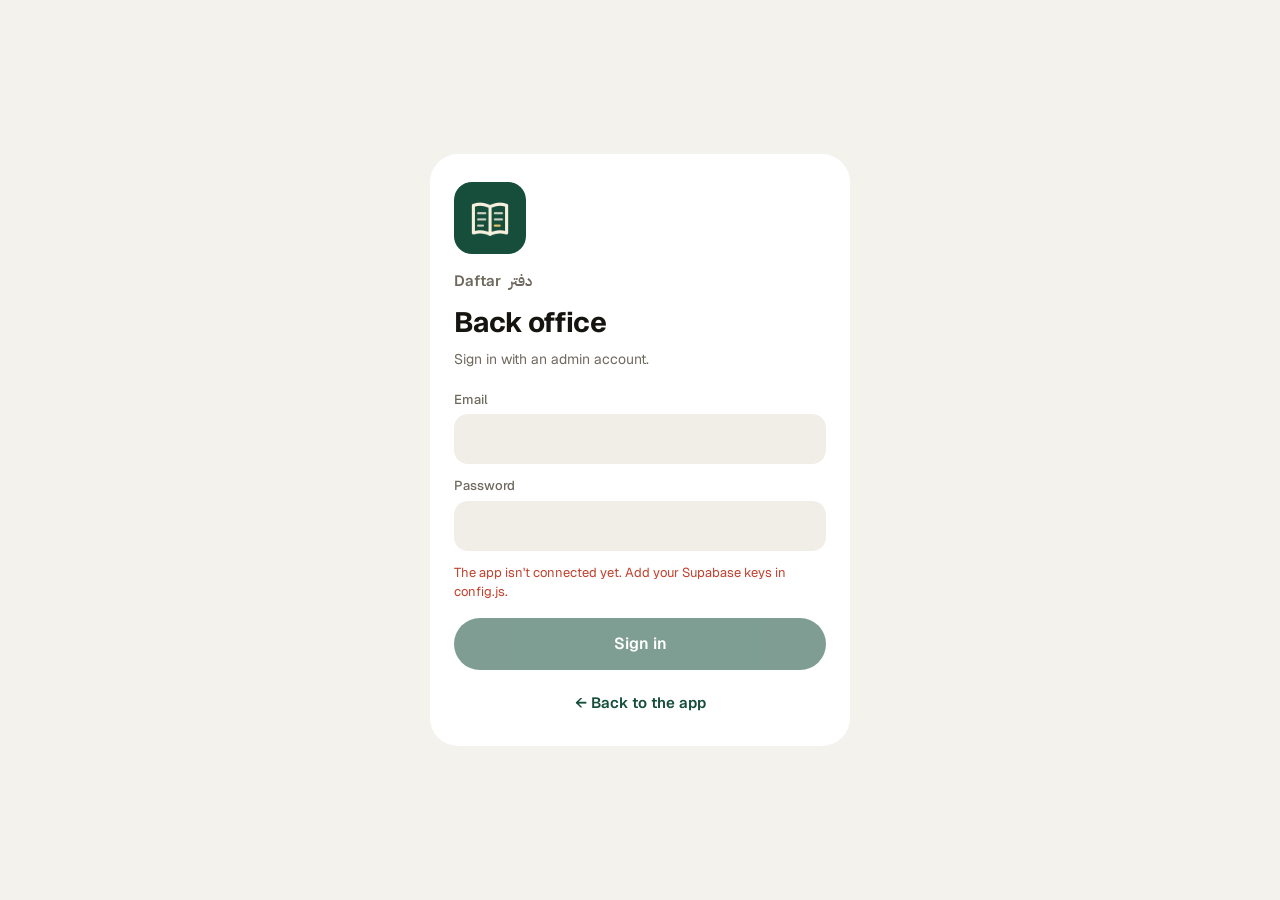
==== commit 77dc1eeb: "Redesign: ledger-paper look, guideline fixes, design resources Co-Authored-By: Claude Opus 5.5 <nore" ====
--- a/admin.html
+++ b/admin.html
@@ -4,7 +4,7 @@
 <meta charset="utf-8">
 <meta name="viewport" content="width=device-width,initial-scale=1,viewport-fit=cover">
 <title>Daftar Back Office</title>
-<meta name="theme-color" content="#F3F4F7">
+<meta name="theme-color" content="#F4F2ED">
 <meta name="robots" content="noindex">
 <link rel="icon" href="icons/icon-192.png" type="image/png">
 <link rel="apple-touch-icon" href="icons/apple-touch-icon.png">
@@ -24,7 +24,7 @@
     <h2>Back office</h2>
     <p class="hint">Sign in with an admin account.</p>
     <form id="authForm" class="fields" novalidate>
-      <div class="f full"><label for="aEmail">Email</label><input id="aEmail" type="email" autocomplete="email" dir="ltr"></div>
+      <div class="f full"><label for="aEmail">Email</label><input id="aEmail" name="email" spellcheck="false" type="email" autocomplete="email" dir="ltr"></div>
       <div class="f full"><label for="aPass">Password</label><input id="aPass" type="password" autocomplete="current-password" dir="ltr"></div>
       <div class="err" id="authErr" hidden></div>
       <button class="btn primary auth-go" type="submit" id="authGo">Sign in</button>
@@ -70,7 +70,7 @@
       <button class="btn primary" type="button" id="addUserBtn">+ Add user</button></div>
     <div class="card">
       <div class="filters">
-        <div class="fl grow"><label for="uQ">Search</label><input type="search" id="uQ" placeholder="Name or email"></div>
+        <div class="fl grow"><label for="uQ">Search</label><input type="search" id="uQ" placeholder="Name or email…"></div>
         <div class="fl"><label for="uRole">Role</label><select id="uRole"><option value="">All</option><option value="user">Users</option><option value="admin">Admins</option></select></div>
         <div class="fl"><label for="uStatus">Status</label><select id="uStatus"><option value="">All</option><option value="active">Active</option><option value="disabled">Disabled</option></select></div>
       </div>
@@ -89,7 +89,7 @@
           <select id="tType"><option value="">All</option><option value="income">Income</option><option value="expense">Expense</option><option value="transfer">Transfer</option><option value="exchange">Exchange</option><option value="debt">Debt</option></select></div>
         <div class="fl"><label for="tFrom">From</label><input type="date" id="tFrom"></div>
         <div class="fl"><label for="tTo">To</label><input type="date" id="tTo"></div>
-        <div class="fl grow"><label for="tQ">Search</label><input type="search" id="tQ" placeholder="Note or category"></div>
+        <div class="fl grow"><label for="tQ">Search</label><input type="search" id="tQ" placeholder="Note or category…"></div>
       </div>
       <div class="tbl-wrap" id="txOut"></div>
       <div class="pager"><span class="hint" id="txCount"></span><span class="actions"><button class="btn small" type="button" id="txPrev">← Newer</button><button class="btn small" type="button" id="txNext">Older →</button></span></div>
@@ -112,7 +112,7 @@
     <p class="hint" style="margin:0">Creates a login for someone else. Give them the email and password; they can change the password from the app after signing in.</p>
     <form id="addForm" class="fields" novalidate>
       <div class="f full"><label for="nName">Full name</label><input id="nName"></div>
-      <div class="f full"><label for="nEmail">Email</label><input id="nEmail" type="email" dir="ltr" autocomplete="off"></div>
+      <div class="f full"><label for="nEmail">Email</label><input id="nEmail" spellcheck="false" type="email" dir="ltr" autocomplete="off"></div>
       <div class="f full"><label for="nPass">Temporary password</label><input id="nPass" dir="ltr" autocomplete="off"><span class="hint">At least 6 characters.</span></div>
       <div class="err" id="addErr" hidden></div>
       <div class="actions"><button class="btn primary" type="submit" id="addGo">Create user</button></div>
--- a/css/app.css
+++ b/css/app.css
@@ -707,3 +707,163 @@
 /* installed app: no browser chrome, respect the notch */
 @media (display-mode:standalone){ .topbar{padding-top:env(safe-area-inset-top,0px);top:0} }
 @media (max-width:720px){ .me-btn{width:36px;height:36px} .topbar .lang{display:none} }
+.cat-list{display:flex;flex-direction:column;gap:6px}
+.cat-row{display:grid;grid-template-columns:auto 1fr auto;gap:12px;align-items:center;padding:8px 10px;border-radius:14px;background:var(--soft)}
+.cat-row .nm{font-weight:600;overflow:hidden;text-overflow:ellipsis}
+.cat-in{flex:1;min-width:150px;background:var(--soft);border:1.5px solid transparent;border-radius:14px;min-height:48px;padding:10px 14px;font-size:16px}
+.cat-in:focus{outline:none;border-color:var(--accent);background:#fff}
+#catSheet .chips .chip{cursor:default}
+
+/* =====================================================================
+   v5 · "Ledger paper"
+   One accent (ledger green), warm paper canvas, white surfaces that stand out
+   by contrast (no drop shadows), money colours kept apart from the brand colour.
+   Built against: tasteskill motion layer, Vercel Web Interface Guidelines,
+   DESIGN.md method (awesome-design-md), image-to-code anti-slop rules.
+   ===================================================================== */
+:root{
+  color-scheme:light;
+  --bg:#F4F2ED; --surface:#FFFFFF; --soft:#F1EEE7; --soft2:#E8E4DA; --pressed:#DED9CC; --hover:#F7F5F0;
+  --ink:#16140F; --ink2:#2E2B24; --muted:#6F6A5F; --line:#E5E1D7; --line2:#EEEBE3;
+  --accent:#164E3B; --accent-hi:#1D6149; --accent-ink:#FFFFFF; --accent-soft:#E2ECE6;
+  --in:#13834A; --out:#C2412D; --warn:#B7791F;
+  --cream:#F6F0DF;
+  --r:24px; --r-md:16px; --r-sm:12px;
+}
+html,body{background:var(--bg)}
+body{color:var(--ink);font-feature-settings:"ss01" 1,"cv11" 1}
+h1,h2,h3{letter-spacing:-.025em}
+
+/* surfaces: flat, contrast carries the depth */
+.card,#v-overview .card,.acc-card,.rtile,.banner,.auth-card{box-shadow:none!important;border:0;background:var(--surface)}
+.card{border-radius:var(--r)}
+.card-h h3{font-size:16px;font-weight:650}
+.btn{box-shadow:none;background:var(--surface);color:var(--ink)}
+.btn:hover{background:var(--soft2)}
+.btn.primary{background:var(--accent);color:#fff;box-shadow:none}
+.btn.primary:hover{background:var(--accent-hi);box-shadow:none}
+.btn.ghost{color:var(--accent)} .btn.ghost:hover{background:var(--accent-soft)}
+.btn.danger{background:#F8E5E0;color:var(--out)} .btn.danger.confirm{background:var(--out);color:#fff}
+.btn:focus-visible,.tab:focus-visible,.pk:focus-visible,.ct:focus-visible,.chip:focus-visible,.me-btn:focus-visible,.qa-b:focus-visible .qa-i{outline:2px solid var(--accent);outline-offset:2px}
+.f input:focus-visible,.f select:focus-visible,.fl select:focus-visible,.fl input:focus-visible,.cat-in:focus-visible{outline:none;border-color:var(--accent)!important;background:#fff}
+.lang{background:var(--surface)}
+.me-btn{background:var(--accent)}
+
+/* top bar + tabs */
+.topbar{background:var(--bg)}
+.brand h1{font-weight:750;letter-spacing:-.035em}
+.brand .ar{color:var(--muted)}
+.tab:hover{background:var(--surface);color:var(--ink)}
+.tab[aria-current="page"]{background:var(--ink);color:#fff}
+@media (max-width:720px){
+  .tabs{background:rgba(244,242,237,.92);border-top:1px solid var(--line)}
+  .tab[aria-current="page"]{color:var(--ink);background:transparent}
+  .tab[aria-current="page"] svg{background:var(--accent);color:#fff}
+  .fab{background:var(--accent);box-shadow:0 8px 20px -8px rgba(22,78,59,.55)}
+}
+
+/* hero: flat ledger-green cover, cream numbers, no glow */
+.hero{background:var(--accent);color:var(--cream);box-shadow:none;border-radius:28px}
+.hero::before,.hero::after{display:none}
+.hero-lbl{color:rgba(246,240,223,.7)}
+.hero-num{color:var(--cream);font-weight:750;letter-spacing:-.045em}
+.hero-num small.cur{color:rgba(246,240,223,.55)}
+.hero-num.neg{color:#FFB4A6}
+.hero-sub{color:rgba(246,240,223,.72)}
+.hero-net.up{background:rgba(246,240,223,.12);color:#BFF0CF}
+.hero-net.down{background:rgba(255,180,166,.16);color:#FFC9BE}
+.curtabs{background:rgba(0,0,0,.18)}
+.curtabs button{color:rgba(246,240,223,.75)}
+.curtabs button[aria-pressed="true"]{background:var(--cream);color:var(--accent)}
+.qa-i{background:rgba(246,240,223,.12);backdrop-filter:none;color:var(--cream)}
+.qa-b:hover .qa-i{background:rgba(246,240,223,.22)}
+.qa-t{color:rgba(246,240,223,.88)}
+.hero-btn{background:var(--cream);color:var(--accent)}
+
+/* wallet cards: flat, harmonised colours (no gradients) */
+.wcard{box-shadow:none;border-radius:20px}
+.wcard::before{display:none}
+.wcard:hover{box-shadow:none;transform:translateY(-2px)}
+.wcard.k-bank{background:#1F4E3D;color:#fff}
+.wcard.k-prepaid{background:#22201B;color:#fff}
+.wcard.k-wallet{background:#2D5F73;color:#fff}
+.wcard.k-savings{background:#A86A1C;color:#fff}
+.wcard.k-other{background:#5E5A51;color:#fff}
+.wcard.k-cash{background:var(--surface);color:var(--ink);box-shadow:inset 0 0 0 1px var(--line)}
+.wc-chip{background:linear-gradient(135deg,#E9D9A6,#B99B57);opacity:.9}
+.wc-cur{background:rgba(255,255,255,.16)} .wcard.k-cash .wc-cur{background:var(--soft)}
+.wadd{border:1.5px dashed #CFC9BB;border-radius:20px}
+.wadd:hover{background:var(--surface);border-color:var(--accent)}
+.acc-card:hover{box-shadow:none}
+
+/* lists */
+.arow:hover,.rrow:hover{background:var(--soft)}
+.arow:hover .ico,.rrow:hover .ico,.rrow:hover .txi{background:var(--surface)}
+.ico{background:var(--soft)}
+.txi{background:var(--soft)}
+.txi-income{background:#DDF1E4;color:var(--in)}
+.rrow .amt{font-weight:650}
+
+/* category bars take their category's colour */
+.bar .track{background:var(--soft);height:8px}
+.bar .fill{background:var(--c,var(--accent))}
+.bar > span:first-child{display:flex;align-items:center;gap:8px;min-width:0}
+.bar .dot{width:8px;height:8px;border-radius:50%;background:var(--c);flex:none}
+
+/* this-month table: no mono, quieter header */
+.mstats td:first-child{font-family:var(--body);font-weight:650;color:var(--ink)}
+.mstats th{letter-spacing:.04em}
+
+/* pickers + category tiles */
+.pk{background:var(--soft)} .pk:hover{background:var(--soft2)}
+.pk.on{background:var(--accent);color:#fff;box-shadow:none}
+.pk .ico{background:var(--surface)}
+.ct{background:var(--soft);border-radius:18px} .ct:hover{background:var(--soft2)}
+.ct.on{box-shadow:none}
+.seg,.modes{background:var(--soft)}
+.seg button[aria-pressed="true"],.modes button[aria-pressed="true"]{background:var(--ink);box-shadow:none}
+.dirs button,.chip,.sugg button,.ranges button{background:var(--soft)}
+.dirs button[aria-pressed="true"],.chip[aria-pressed="true"],.ranges button[aria-pressed="true"]{background:var(--accent);color:#fff}
+.f input,.f select,.fl select,.fl input,.cat-in{background-color:var(--soft)}
+.monthnav{background:var(--soft)} .monthnav button:hover{background:var(--surface)}
+.amount-in{color:var(--ink)}
+
+/* ledger table */
+table.gl th{background:var(--surface)}
+table.gl tr.edge td,.lsum{background:var(--soft)}
+.lsum > div{border-inline-start-color:var(--bg)}
+.vt{background:var(--soft)}
+
+/* sheets */
+.sheet{background:var(--surface);box-shadow:-20px 0 60px rgba(22,20,15,.12)}
+.scrim{background:rgba(22,20,15,.38)}
+.sheet-b{overscroll-behavior:contain}
+.toast{background:var(--ink);box-shadow:none}
+
+/* sign-in: paper, no glow */
+.auth{background:var(--bg)}
+.auth-logo{box-shadow:none;border-radius:18px}
+.auth-card{border-radius:28px}
+
+/* phone: the order that matters on a small screen */
+@media (max-width:900px){
+  .ov-grid,.ov-grid > .stack{display:contents}
+  #v-overview .page{display:flex}
+  #v-overview .card{order:10}
+  #v-overview #ovAcctCard{order:2} #v-overview #recentCard{order:3} #v-overview #catCard{order:4}
+  #v-overview #monthCard{order:5} #v-overview #debtCard{order:6}
+  #balGrid{order:1} #v-overview .page-h{order:0} #v-overview [data-banner]{order:-1}
+}
+@media (max-width:720px){
+  .hero{border-radius:26px;margin-inline:0}
+  .card-h{padding:18px 18px 0}
+}
+@media (prefers-reduced-motion:reduce){ .wcard:hover{transform:none} }
+.bar > span:first-child{display:block;white-space:nowrap;overflow:hidden;text-overflow:ellipsis}
+.bar .dot{display:inline-block;margin-inline-end:8px;vertical-align:1px}
+.card .wcard.k-cash{background:var(--soft);box-shadow:none}
+@media (max-width:720px){
+  .acc-grid .wcard:not(.mini){aspect-ratio:auto;min-height:150px}
+  .acc-grid .wadd{aspect-ratio:auto;min-height:64px;grid-auto-flow:column;gap:8px;border-radius:18px}
+  .acc-grid .wadd span{font-size:20px!important}
+}
--- a/css/admin.css
+++ b/css/admin.css
@@ -27,3 +27,4 @@
   .topbar-in a.btn{display:none}
   .sheet.wide{width:100%}
 }
+.rtiles .rtile .n{font-family:var(--body);font-weight:700;letter-spacing:-.03em}
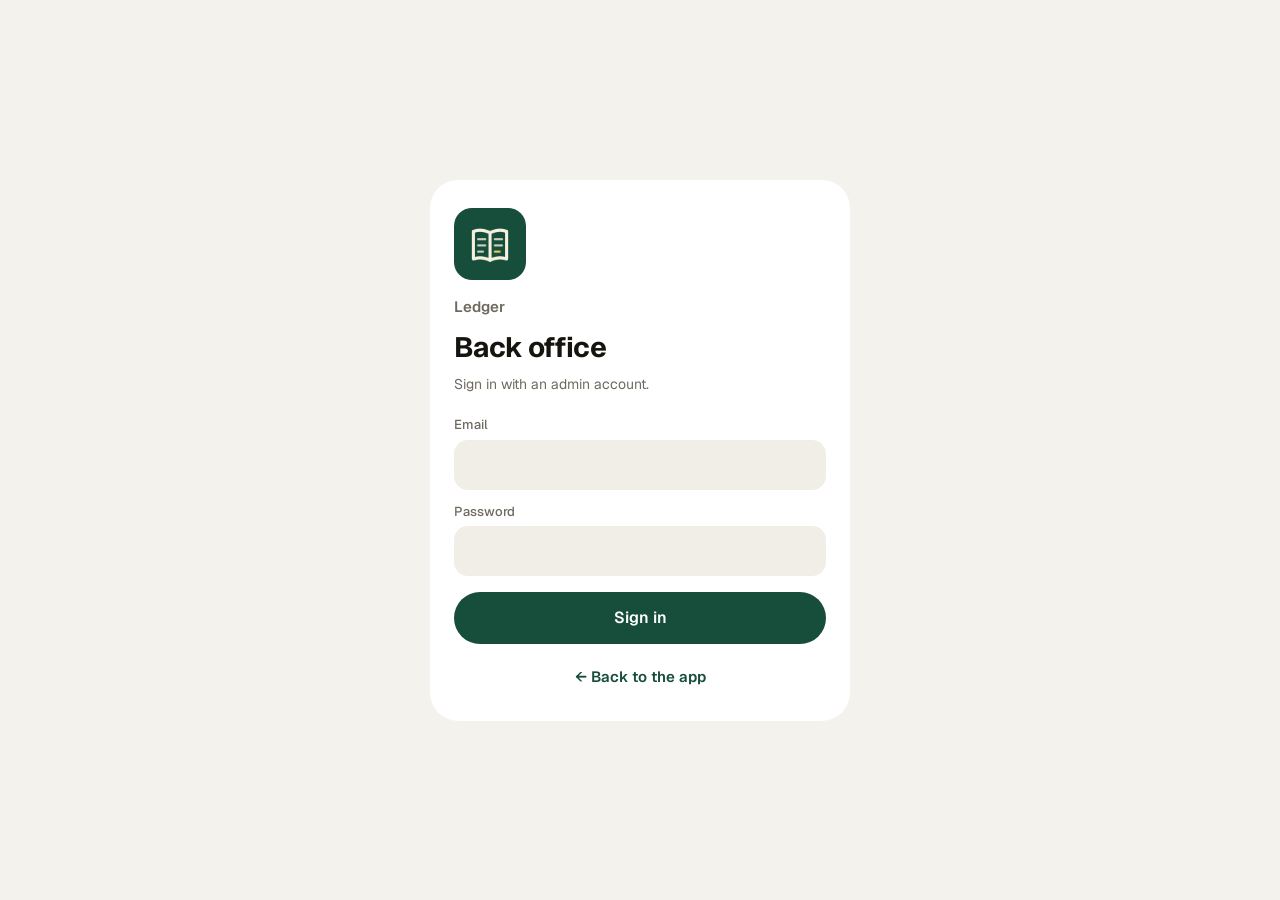
==== commit 3b5e3e36: "Rebrand to Ledger (English-only) and adopt debit/credit accounting language - Brand is now 'Ledger';" ====
--- a/admin.html
+++ b/admin.html
@@ -3,7 +3,7 @@
 <head>
 <meta charset="utf-8">
 <meta name="viewport" content="width=device-width,initial-scale=1,viewport-fit=cover">
-<title>Daftar Back Office</title>
+<title>Ledger Back Office</title>
 <meta name="theme-color" content="#F4F2ED">
 <meta name="robots" content="noindex">
 <link rel="icon" href="icons/icon-192.png" type="image/png">
@@ -20,7 +20,7 @@
 <div class="auth" id="auth" hidden>
   <div class="auth-card">
     <img class="auth-logo" src="icons/icon-192.png" alt="" width="72" height="72">
-    <h1 class="auth-brand">Daftar <span class="ar">دفتر</span></h1>
+    <h1 class="auth-brand">Ledger</h1>
     <h2>Back office</h2>
     <p class="hint">Sign in with an admin account.</p>
     <form id="authForm" class="fields" novalidate>
@@ -36,7 +36,7 @@
 <div id="app" hidden>
 <header class="topbar">
   <div class="topbar-in">
-    <div class="brand"><h1>Daftar</h1><span class="ar">Back office</span></div>
+    <div class="brand"><h1>Ledger</h1><span class="ar">Back office</span></div>
     <nav class="tabs" aria-label="Sections">
       <button class="tab" type="button" data-view="dash" aria-current="page">
         <svg viewBox="0 0 24 24" fill="none" stroke="currentColor" stroke-width="2" stroke-linecap="round" stroke-linejoin="round" aria-hidden="true"><rect x="3" y="3" width="7" height="9" rx="1.5"/><rect x="14" y="3" width="7" height="5" rx="1.5"/><rect x="14" y="12" width="7" height="9" rx="1.5"/><rect x="3" y="16" width="7" height="5" rx="1.5"/></svg><span>Dashboard</span></button>
@@ -53,7 +53,7 @@
 <main>
   <!-- DASHBOARD -->
   <section class="page" id="v-dash">
-    <div class="page-h"><div><h2>Dashboard</h2><div class="sub" id="dashSub">Everyone using Daftar, at a glance.</div></div>
+    <div class="page-h"><div><h2>Dashboard</h2><div class="sub" id="dashSub">Everyone using Ledger, at a glance.</div></div>
       <button class="btn" type="button" data-refresh>Refresh</button></div>
     <div class="rtiles" id="kpis"></div>
     <div class="ov-grid">
--- a/css/app.css
+++ b/css/app.css
@@ -867,3 +867,14 @@
   .acc-grid .wadd{aspect-ratio:auto;min-height:64px;grid-auto-flow:column;gap:8px;border-radius:18px}
   .acc-grid .wadd span{font-size:20px!important}
 }
+/* statement of account */
+.sheet.wide-soa{width:min(560px,100%)}
+.soa-lang{display:flex;align-items:center;justify-content:space-between;gap:10px;flex-wrap:wrap}
+.soa-prev{background:var(--soft);border-radius:18px;padding:10px;min-height:120px;display:grid;place-items:center}
+.soa-img{width:100%;height:auto;display:block;border-radius:12px}
+.soa-actions{display:grid;grid-template-columns:1fr 1fr;gap:8px;position:sticky;bottom:0;background:var(--surface);padding-top:8px}
+.soa-actions .btn{justify-content:center}
+.soa-actions .btn.primary{grid-column:1/-1}
+@media (max-width:720px){ .sheet.wide-soa{max-height:94%} }
+.soa-actions .btn:not(.primary){background:var(--soft)} .soa-actions .btn:not(.primary):hover{background:var(--soft2)}
+.soa-actions #soaPdf{grid-column:1/-1}
